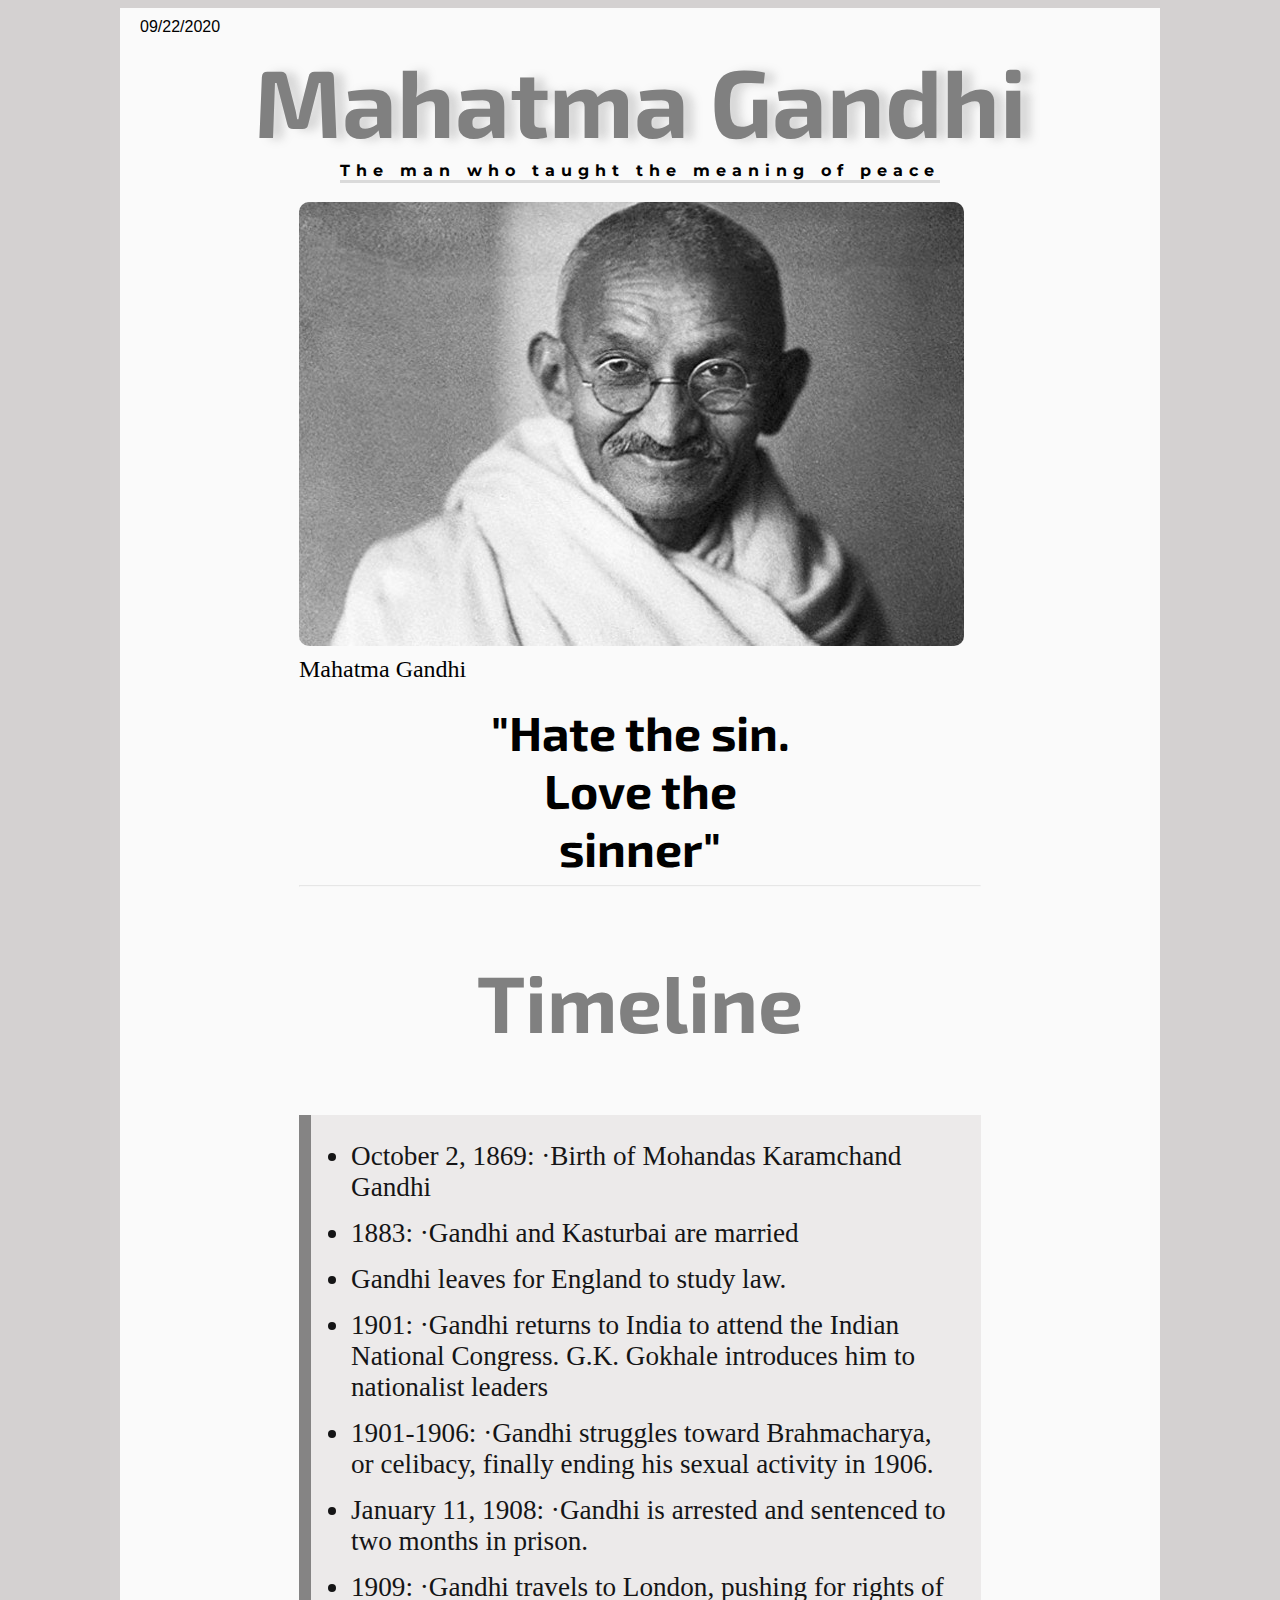
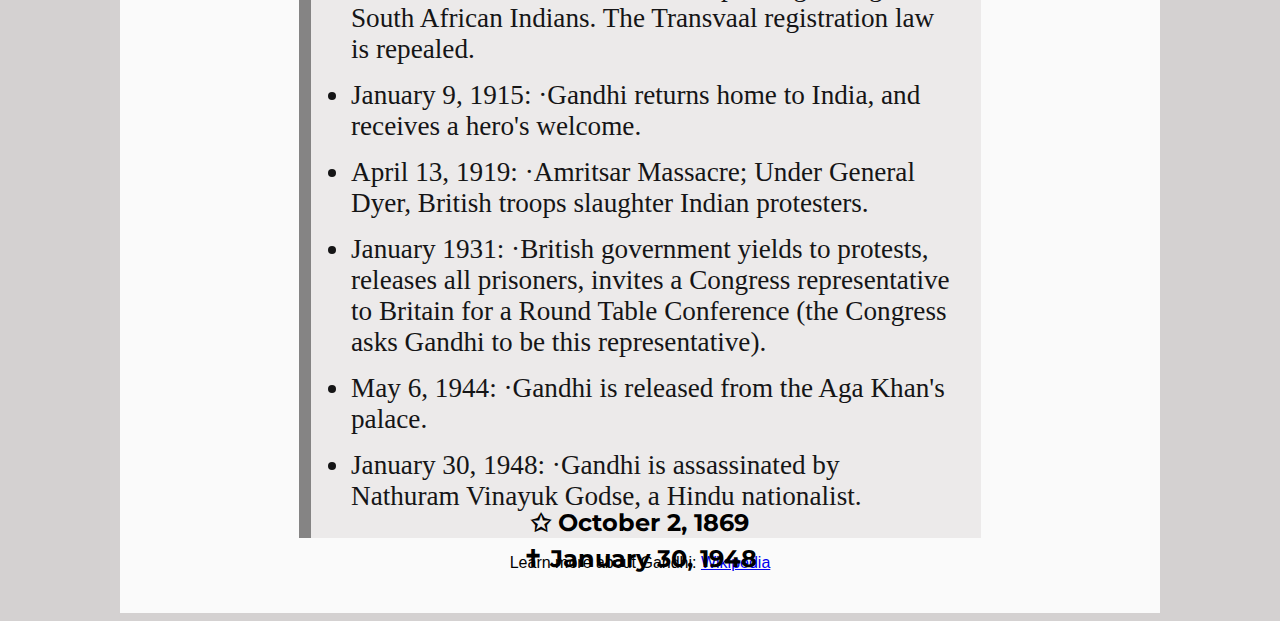
==== public/index.html @ 3315ffc0 "adding main files" ====
<!DOCTYPE html>
<html lang="en">
  <head>
    <title>Tribute Page</title>
    <meta charset="UTF-8" />
    <meta name="description" content="Tribute Page from free-code-camp" />
    <meta http-equiv="X-UA-Compatible" content="ie=edge" />
    <meta name="viewport" content="width=device-width,initial-scale=1.0" />
    <link rel="stylesheet" href="/src/style/style.css" />
    <script defer src="/src/script.js"></script>
    <link
      href="https://fonts.googleapis.com/css2?family=Exo+2:ital,wght@0,700;1,400&family=Montserrat&display=swap"
      rel="stylesheet"
    />
  </head>
  <body>
    <div id="main">
      <p id="date">09/22/2020</p>
      <h1 id="title">Mahatma Gandhi</h1>
      <h4 id="subtitle">The man who taught the meaning of peace</h4>
      <div id="img-div">
        <img src="/src/images/mahatmanMain.jpg" alt="gandhi" id="image" />
        <figcaption id="img-caption">Mahatma Gandhi</figcaption>
        <h1 id="phrase">
          <span>"</span>Hate the sin. Love the sinner<span>"</span>
        </h1>
        <hr />
        <h2 id="tribute-info">Timeline</h2>

        <section id="info">
          <ul>
            <li>October 2, 1869: ·Birth of Mohandas Karamchand Gandhi</li>

            <li>1883: ·Gandhi and Kasturbai are married</li>

            <li>Gandhi leaves for England to study law.</li>

            <li>
              1901: ·Gandhi returns to India to attend the Indian National
              Congress. G.K. Gokhale introduces him to nationalist leaders
            </li>

            <li>
              1901-1906: ·Gandhi struggles toward Brahmacharya, or celibacy,
              finally ending his sexual activity in 1906.
            </li>

            <li>
              January 11, 1908: ·Gandhi is arrested and sentenced to two months
              in prison.
            </li>

            <li>
              1909: ·Gandhi travels to London, pushing for rights of South
              African Indians. The Transvaal registration law is repealed.
            </li>

            <li>
              January 9, 1915: ·Gandhi returns home to India, and receives a
              hero's welcome.
            </li>

            <li>
              April 13, 1919: ·Amritsar Massacre; Under General Dyer, British
              troops slaughter Indian protesters.
            </li>

            <li>
              January 1931: ·British government yields to protests, releases all
              prisoners, invites a Congress representative to Britain for a
              Round Table Conference (the Congress asks Gandhi to be this
              representative).
            </li>

            <li>
              May 6, 1944: ·Gandhi is released from the Aga Khan's palace.
            </li>

            <li>
              January 30, 1948: ·Gandhi is assassinated by Nathuram Vinayuk
              Godse, a Hindu nationalist.
            </li>
          </ul>
        </section>
        <p id="tribute-link-text">
          Learn more about Gandhi:
          <a
            href="https://en.wikipedia.org/wiki/Mahatma_Gandhi"
            target="_blank"
            id="tribute-link"
            >Wikipedia</a
          >
        </p>

        <img
          onclick="toTop()"
          id="imageBg"
          src="/src/images/mahatmaBottom.jpg"
          alt=""
        />

        <div id="info-death">
          <h2 id="born">&#10025; October 2, 1869</h2>
          <h2 id="death">&#10013; January 30, 1948</h2>
        </div>
      </div>
    </div>
  </body>
</html>
---- src/style/style.css ----
:root{
  --mainColor:grey;
  --mainShadow: text-shadow: 10px 1px 10px rgba(128, 128, 128, 0.294);
}

body{
 background-color: #d4d1d1;
}

#main{
   background-color: rgb(255, 255, 255);
   max-width: 1000px;
   height: auto;
   margin: auto;
   display: flex;
   flex-direction: column;
   justify-content: center;
   align-items: center;
   padding:  20px ;
   background: #fafafa;
}

#date{
  align-self: flex-start;
  margin-top: -10px;
  font-family:Arial, Helvetica, sans-serif;
  position: relative;
}

#title{
 font-size:6em;
 margin-top:-10px;
 font-family:'Exo 2', sans-serif;
 color:grey;
 text-shadow: 10px 1px 10px rgba(128, 128, 128, 0.294);
 animation:popUpTitle 2s linear;
}

#subtitle{
  margin-top:-60px;
  font-family: 'Montserrat', sans-serif;
  letter-spacing: 6px;
  position: relative;
}

#image{
 max-width: 100%;
 height: auto;
 display: block;
 border-radius: 10px;
 animation: popUpImg 1s linear;
}

hr{
  opacity: .2;
}

#subtitle::before{
  content:"";
  display: block;
  background-color:rgb(218, 218, 218);
  position: absolute;
  bottom: -3px;
  height: 3px;
  width: 100%;
  animation: increaseBar 2s linear;
}

#img-caption{
 width:97%;
  text-align: left;
  margin-bottom: 20px;
  margin-top: 10px;
  font-size:1.5em;
  transition: background-color .3s linear;
}

#img-caption:hover{
 background-color: #d4d1d1;
 transition: .3s linear;
}

#phrase{
  font-size:3em;
 font-family:'Exo 2';
 width: 300px;
 text-align: center;
 margin: auto;
 position: relative;
}

#tribute-info{
   font-size:5em;
   font-family:'Exo 2', sans-serif;
   color:var(--mainColor);
   text-shadow: var(--mainShadow);
   text-align: center;
}

#info{
 max-width: 640px;
 background-color:rgb(236, 234, 234);
 border-left:12px solid rgb(133, 132, 132);
 padding: 10px 30px 10px 0px;
}

#info li{
  color:rgb(21, 21, 22);
  margin:15px 0;
  font-size:1.7em;
}

#tribute-link-text{
  font-family:sans-serif;
  text-align: center;
}

#tribute-link:visited{
  color:black;
}
#tribute-link:active{
 color:black;
}

#info-death{
 display: flex;
 flex-direction: column;
 justify-content: center;
 align-items: center;
 margin-top:-100px;
 font-family:"Montserrat"
}
#born{
 margin-bottom:-13px;
}


#imageBg{
 max-width: 100%;
  height: auto;
  display: none;
  position: relative;
  opacity: 1;
  border-radius: 50%;
  margin:100px auto;
  box-shadow: 1px 1px 50px rgb(82, 79, 79);
}

.imgBgAppear{
  animation: popUpBgImage 2s linear;
}

@keyframes popUpTitle{
 from{
  opacity: 0;
 }
 50%{
  opacity: 1;
 }
 70%{
  opacity: 0.3;
 }
 to{
  opacity: 1;
 }
}


@keyframes increaseBar{
 from{
   width: 0%;
 }
 to{
   width: 100%;
 }
}

@keyframes popUpBar{
 from{
  opacity: 0;
 }
 to{
  opacity: 1;
 }
}

@keyframes popUpImg{
 from{
  transform: skew(10deg);
 }
 to{
  transform: skew(0deg);
 }
}

@keyframes popUpBgImage{
 from{
  opacity: 0;
 }
}
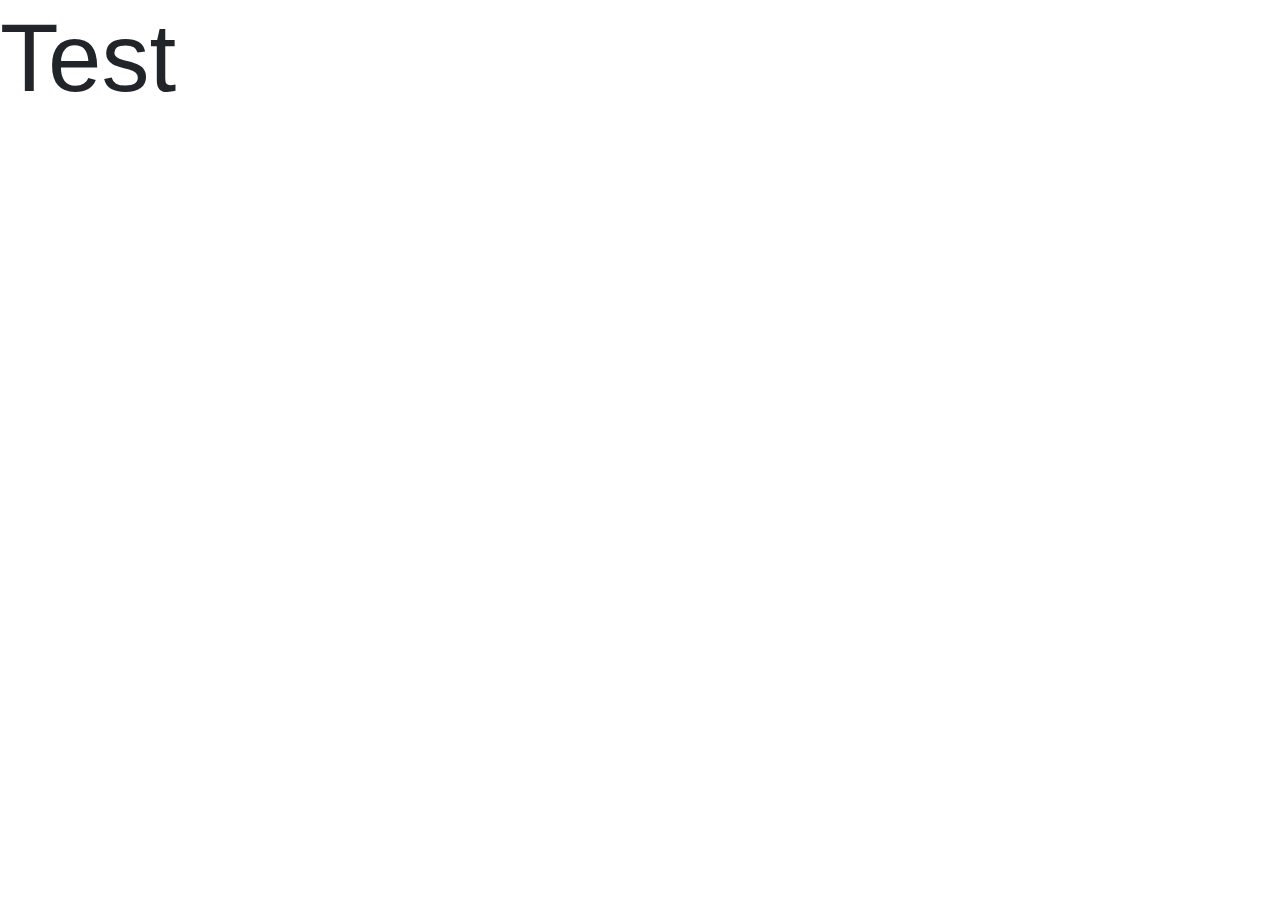
==== commit 10c09d16: "first commit: adding the main content and organizing the files" ====
--- a/public/index.html
+++ b/public/index.html
@@ -1,109 +1,27 @@
 <!DOCTYPE html>
-<html lang="en">
-  <head>
-    <title>Tribute Page</title>
-    <meta charset="UTF-8" />
-    <meta name="description" content="Tribute Page from free-code-camp" />
-    <meta http-equiv="X-UA-Compatible" content="ie=edge" />
-    <meta name="viewport" content="width=device-width,initial-scale=1.0" />
-    <link rel="stylesheet" href="/src/style/style.css" />
-    <script defer src="/src/script.js"></script>
-    <link
-      href="https://fonts.googleapis.com/css2?family=Exo+2:ital,wght@0,700;1,400&family=Montserrat&display=swap"
-      rel="stylesheet"
+<html lang='en'>
+<head>
+    <title>Survey</title>
+    <meta charset="UTF-8"
     />
-  </head>
+    <meta name='viewport' content="width=device-width,initial-scale=1.0"
+    /> 
+    <meta name='keywords' content="survey,programming,test,free-code-camp"
+    />
+    <meta name='description' content="A survey  according to free-code-camp projects for learning the techs."
+    />
+    <meta http-equiv="X-UA-Compatible" content="ie=edge"
+    />
+    
+    <link rel='stylesheet' href='/src/style/style.css'/>
+    <link rel='stylesheet' href='/src/bootstrap/bootstrap.min.css'/>
+
+    <script src="/src/bootstrap/jquery-3.5.1.min.js"></script>
+    <script src="/src/bootstrap/bootstrap.min.js"></script>
+    <script src="/src/script.js"></script>
+</head>
   <body>
-    <div id="main">
-      <p id="date">09/22/2020</p>
-      <h1 id="title">Mahatma Gandhi</h1>
-      <h4 id="subtitle">The man who taught the meaning of peace</h4>
-      <div id="img-div">
-        <img src="/src/images/mahatmanMain.jpg" alt="gandhi" id="image" />
-        <figcaption id="img-caption">Mahatma Gandhi</figcaption>
-        <h1 id="phrase">
-          <span>"</span>Hate the sin. Love the sinner<span>"</span>
-        </h1>
-        <hr />
-        <h2 id="tribute-info">Timeline</h2>
+     <h1 class='display-1'>Test</h1>
 
-        <section id="info">
-          <ul>
-            <li>October 2, 1869: ·Birth of Mohandas Karamchand Gandhi</li>
-
-            <li>1883: ·Gandhi and Kasturbai are married</li>
-
-            <li>Gandhi leaves for England to study law.</li>
-
-            <li>
-              1901: ·Gandhi returns to India to attend the Indian National
-              Congress. G.K. Gokhale introduces him to nationalist leaders
-            </li>
-
-            <li>
-              1901-1906: ·Gandhi struggles toward Brahmacharya, or celibacy,
-              finally ending his sexual activity in 1906.
-            </li>
-
-            <li>
-              January 11, 1908: ·Gandhi is arrested and sentenced to two months
-              in prison.
-            </li>
-
-            <li>
-              1909: ·Gandhi travels to London, pushing for rights of South
-              African Indians. The Transvaal registration law is repealed.
-            </li>
-
-            <li>
-              January 9, 1915: ·Gandhi returns home to India, and receives a
-              hero's welcome.
-            </li>
-
-            <li>
-              April 13, 1919: ·Amritsar Massacre; Under General Dyer, British
-              troops slaughter Indian protesters.
-            </li>
-
-            <li>
-              January 1931: ·British government yields to protests, releases all
-              prisoners, invites a Congress representative to Britain for a
-              Round Table Conference (the Congress asks Gandhi to be this
-              representative).
-            </li>
-
-            <li>
-              May 6, 1944: ·Gandhi is released from the Aga Khan's palace.
-            </li>
-
-            <li>
-              January 30, 1948: ·Gandhi is assassinated by Nathuram Vinayuk
-              Godse, a Hindu nationalist.
-            </li>
-          </ul>
-        </section>
-        <p id="tribute-link-text">
-          Learn more about Gandhi:
-          <a
-            href="https://en.wikipedia.org/wiki/Mahatma_Gandhi"
-            target="_blank"
-            id="tribute-link"
-            >Wikipedia</a
-          >
-        </p>
-
-        <img
-          onclick="toTop()"
-          id="imageBg"
-          src="/src/images/mahatmaBottom.jpg"
-          alt=""
-        />
-
-        <div id="info-death">
-          <h2 id="born">&#10025; October 2, 1869</h2>
-          <h2 id="death">&#10013; January 30, 1948</h2>
-        </div>
-      </div>
-    </div>
   </body>
-</html>
+</html>--- a/src/style/style.css
+++ b/src/style/style.css
@@ -1,201 +1,3 @@
-
-:root{
-  --mainColor:grey;
-  --mainShadow: text-shadow: 10px 1px 10px rgba(128, 128, 128, 0.294);
-}
-
-body{
- background-color: #d4d1d1;
-}
-
-#main{
-   background-color: rgb(255, 255, 255);
-   max-width: 1000px;
-   height: auto;
-   margin: auto;
-   display: flex;
-   flex-direction: column;
-   justify-content: center;
-   align-items: center;
-   padding:  20px ;
-   background: #fafafa;
-}
-
-#date{
-  align-self: flex-start;
-  margin-top: -10px;
-  font-family:Arial, Helvetica, sans-serif;
-  position: relative;
-}
-
-#title{
- font-size:6em;
- margin-top:-10px;
- font-family:'Exo 2', sans-serif;
- color:grey;
- text-shadow: 10px 1px 10px rgba(128, 128, 128, 0.294);
- animation:popUpTitle 2s linear;
-}
-
-#subtitle{
-  margin-top:-60px;
-  font-family: 'Montserrat', sans-serif;
-  letter-spacing: 6px;
-  position: relative;
-}
-
-#image{
- max-width: 100%;
- height: auto;
- display: block;
- border-radius: 10px;
- animation: popUpImg 1s linear;
-}
-
-hr{
-  opacity: .2;
-}
-
-#subtitle::before{
-  content:"";
-  display: block;
-  background-color:rgb(218, 218, 218);
-  position: absolute;
-  bottom: -3px;
-  height: 3px;
-  width: 100%;
-  animation: increaseBar 2s linear;
-}
-
-#img-caption{
- width:97%;
-  text-align: left;
-  margin-bottom: 20px;
-  margin-top: 10px;
-  font-size:1.5em;
-  transition: background-color .3s linear;
-}
-
-#img-caption:hover{
- background-color: #d4d1d1;
- transition: .3s linear;
-}
-
-#phrase{
-  font-size:3em;
- font-family:'Exo 2';
- width: 300px;
- text-align: center;
- margin: auto;
- position: relative;
-}
-
-#tribute-info{
-   font-size:5em;
-   font-family:'Exo 2', sans-serif;
-   color:var(--mainColor);
-   text-shadow: var(--mainShadow);
-   text-align: center;
-}
-
-#info{
- max-width: 640px;
- background-color:rgb(236, 234, 234);
- border-left:12px solid rgb(133, 132, 132);
- padding: 10px 30px 10px 0px;
-}
-
-#info li{
-  color:rgb(21, 21, 22);
-  margin:15px 0;
-  font-size:1.7em;
-}
-
-#tribute-link-text{
-  font-family:sans-serif;
-  text-align: center;
-}
-
-#tribute-link:visited{
-  color:black;
-}
-#tribute-link:active{
- color:black;
-}
-
-#info-death{
- display: flex;
- flex-direction: column;
- justify-content: center;
- align-items: center;
- margin-top:-100px;
- font-family:"Montserrat"
-}
-#born{
- margin-bottom:-13px;
-}
 
 
-#imageBg{
- max-width: 100%;
-  height: auto;
-  display: none;
-  position: relative;
-  opacity: 1;
-  border-radius: 50%;
-  margin:100px auto;
-  box-shadow: 1px 1px 50px rgb(82, 79, 79);
-}
-
-.imgBgAppear{
-  animation: popUpBgImage 2s linear;
-}
-
-@keyframes popUpTitle{
- from{
-  opacity: 0;
- }
- 50%{
-  opacity: 1;
- }
- 70%{
-  opacity: 0.3;
- }
- to{
-  opacity: 1;
- }
-}
-
-
-@keyframes increaseBar{
- from{
-   width: 0%;
- }
- to{
-   width: 100%;
- }
-}
-
-@keyframes popUpBar{
- from{
-  opacity: 0;
- }
- to{
-  opacity: 1;
- }
-}
-
-@keyframes popUpImg{
- from{
-  transform: skew(10deg);
- }
- to{
-  transform: skew(0deg);
- }
-}
-
-@keyframes popUpBgImage{
- from{
-  opacity: 0;
- }
-}+/*# sourceMappingURL=style.css.map */
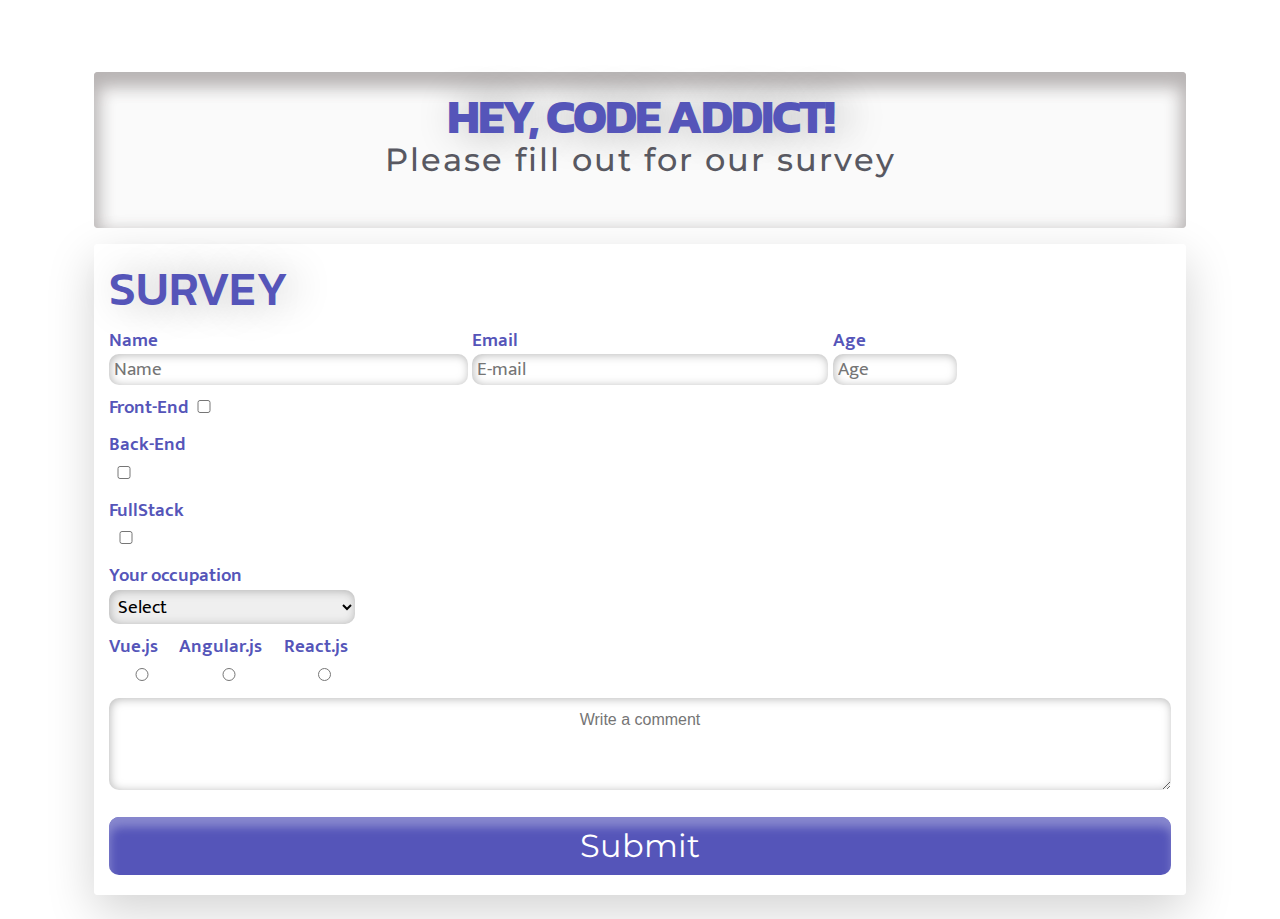
==== commit 630c41a6: "almost finishing the content" ====
--- a/public/index.html
+++ b/public/index.html
@@ -1,27 +1,149 @@
 <!DOCTYPE html>
-<html lang='en'>
-<head>
+<html lang="en">
+  <head>
     <title>Survey</title>
-    <meta charset="UTF-8"
+    <meta charset="UTF-8" />
+    <meta name="viewport" content="width=device-width,initial-scale=1.0" />
+    <meta name="keywords" content="survey,programming,test,free-code-camp" />
+    <meta
+      name="description"
+      content="A survey  according to free-code-camp projects for learning the techs."
     />
-    <meta name='viewport' content="width=device-width,initial-scale=1.0"
-    /> 
-    <meta name='keywords' content="survey,programming,test,free-code-camp"
+    <meta http-equiv="X-UA-Compatible" content="ie=edge" />
+
+    <link
+      href="https://fonts.googleapis.com/css2?family=Kanit:wght@800&family=Montserrat:ital,wght@0,600;1,900&family=Mukta:wght@500&display=swap"
+      rel="stylesheet"
     />
-    <meta name='description' content="A survey  according to free-code-camp projects for learning the techs."
+    <link
+      rel="stylesheet"
+      href="https://use.fontawesome.com/releases/v5.14.0/css/all.css"
+      integrity="sha384-HzLeBuhoNPvSl5KYnjx0BT+WB0QEEqLprO+NBkkk5gbc67FTaL7XIGa2w1L0Xbgc"
+      crossorigin="anonymous"
     />
-    <meta http-equiv="X-UA-Compatible" content="ie=edge"
-    />
-    
-    <link rel='stylesheet' href='/src/style/style.css'/>
-    <link rel='stylesheet' href='/src/bootstrap/bootstrap.min.css'/>
+    <link rel="stylesheet" href="/src/bootstrap/bootstrap.min.css" />
+    <link rel="stylesheet" href="/src/style/style.css" />
 
     <script src="/src/bootstrap/jquery-3.5.1.min.js"></script>
     <script src="/src/bootstrap/bootstrap.min.js"></script>
     <script src="/src/script.js"></script>
-</head>
+  </head>
   <body>
-     <h1 class='display-1'>Test</h1>
+    <div class="container-sm p-4 mt-5">
+      <header class="header p-4 rounded">
+        <h1 id="title" class="title text-center font-weight-bold">
+          Hey, code addict!
+        </h1>
+        <h2 id="description" class="subtitle text-center">
+          Please fill out for our survey
+        </h2>
+        <i class="code-icon fas fa-laptop-code"></i>
+      </header>
 
+      <div class="survey-body container-sm rounded shadow-lg mt-3 pt-3">
+       <form id="survey-form" onsubmit="verifyEmail()">
+        <h1 class='titleForm'>Survey</h1> 
+          <label id="name-label" for="name"
+            >Name
+            <input
+              type="text"
+              class=""
+              name=""
+              id="name"
+              placeholder="Name"
+              required
+          /></label>
+          <label id="email-label" for="email"
+            >Email
+            <input
+              type="email"
+              name=""
+              id="email"
+              placeholder="E-mail"
+              required
+          /></label>
+          <label id="number-label" for="number"
+            >Age
+            <input
+              type="number"
+              name=""
+              id="number"
+              max="99"
+              min="0"
+              placeholder="Age"
+          /></label>
+          <div class="checkBoxArea">
+            <label for="frontEnd">
+              Front-End
+              <input type="checkbox" name="" id="frontEnd" value="e" />
+            </label>
+            <label for="backEnd">
+              Back-End
+              <input type="checkbox" name="" id="backEnd" value="e" />
+            </label>
+            <label for="fullStack">
+              FullStack
+              <input type="checkbox" name="" id="fullStack" value="e" />
+            </label>
+          </div>
+          <label for="dropdown">
+            Your occupation
+            <select name="" id="dropdown" required>
+              <option value="">Select</option>
+              <option value="1">Student</option>
+              <option value="2">Senior Job</option>
+              <option value="3">Novice Job</option>
+              <option value="3">Master</option>
+            </select>
+          </label>
+
+          <div class="radioArea">
+            <label for="">
+              Vue.js
+              <input
+                type="radio"
+                name="x"
+                id=""
+                value="1"
+                style="box-shadow: none"
+              />
+            </label>
+            <label for="">
+              Angular.js
+              <input
+                type="radio"
+                name="x"
+                id=""
+                value="1"
+                style="box-shadow: none"
+              />
+            </label>
+            <label for="">
+              React.js
+              <input
+                type="radio"
+                name="x"
+                id=""
+                value="1"
+                style="box-shadow: none"
+              />
+            </label>
+          </div>
+
+          <textarea
+            name=""
+            id=""
+            cols="30"
+            rows="3"
+            minlength="10"
+            placeholder="Write a comment"
+          ></textarea>
+          <button type="submit" id="submit">
+            <i class="far fa-share-square"></i>
+            Submit
+          </button>
+        </form>
+      </div>
+    </div>
   </body>
-</html>+</html>
--- a/src/style/style.css
+++ b/src/style/style.css
@@ -1,3 +1,141 @@
+body {
+  background: url("/src/images/screenshot.png") fixed center no-repeat;
+}
 
+.container-sm {
+  background-color: transparent;
+}
 
-/*# sourceMappingURL=style.css.map */
+.container-sm .header {
+  background: #fafafa;
+  margin: auto;
+  -webkit-box-shadow: inset -1px 10px 20px #b8b4b4, inset 1px 10px 20px #b8b4b4;
+          box-shadow: inset -1px 10px 20px #b8b4b4, inset 1px 10px 20px #b8b4b4;
+  display: -webkit-box;
+  display: -ms-flexbox;
+  display: flex;
+  -webkit-box-orient: vertical;
+  -webkit-box-direction: normal;
+      -ms-flex-direction: column;
+          flex-direction: column;
+  -webkit-box-pack: center;
+      -ms-flex-pack: center;
+          justify-content: center;
+  -webkit-box-align: center;
+      -ms-flex-align: center;
+          align-items: center;
+}
+
+.container-sm .header .title {
+  line-height: 40px;
+  letter-spacing: -2px;
+  font-size: 3em;
+  color: #5555b9;
+  font-family: "Kanit", sans serif;
+  text-shadow: 10px 0px 40px rgba(0, 0, 0, 0.329);
+  text-transform: uppercase;
+}
+
+.container-sm .header .subtitle {
+  letter-spacing: 2px;
+  line-height: 1em;
+  font-size: 2em;
+  color: #585861;
+  font-family: "Montserrat", sans serif;
+}
+
+.container-sm .header .code-icon {
+  text-align: center;
+  margin: auto;
+  color: #5555b9;
+  font-size: 2em;
+  margin-top: 20px;
+}
+
+.container-sm .survey-body {
+  background-color: rgba(255, 255, 255, 0.863);
+}
+
+.container-sm form .titleForm {
+  font-size: 3em;
+  color: #5555b9;
+  font-family: "Kanit", sans serif;
+  text-shadow: 10px 0px 40px rgba(0, 0, 0, 0.329);
+  text-transform: uppercase;
+}
+
+.container-sm form input, .container-sm form select, .container-sm form textarea {
+  border-radius: 10px;
+  padding-left: 5px;
+  border: 0;
+  outline: #5555b9;
+  width: 100%;
+  -webkit-box-shadow: inset 1px 1px 10px rgba(128, 128, 128, 0.555);
+          box-shadow: inset 1px 1px 10px rgba(128, 128, 128, 0.555);
+}
+
+.container-sm form label {
+  font-size: 1.2em;
+  font-family: "Mukta", sans serif;
+}
+
+.container-sm form textarea {
+  padding: 10px;
+  text-align: center;
+}
+
+.container-sm form label {
+  color: #5555b9;
+  font-weight: 600;
+}
+
+.container-sm form button[type=submit] {
+  width: 100%;
+  border: none;
+  outline: none;
+  padding: 5px;
+  margin-top: 20px;
+  margin-bottom: 20px;
+  font-size: 2em;
+  color: #585861;
+  font-family: "Montserrat", sans serif;
+  background-color: #5555b9;
+  -webkit-box-shadow: inset 1px 10px 10px #8888ce;
+          box-shadow: inset 1px 10px 10px #8888ce;
+  color: white;
+  border-radius: 10px;
+}
+
+.container-sm form button[type=submit] i {
+  font-size: 20px;
+  vertical-align: middle;
+}
+
+.container-sm form .checkBoxArea {
+  width: 110px;
+}
+
+.container-sm form .checkBoxArea input[type=checkbox] {
+  width: 30px;
+  -webkit-box-shadow: none;
+          box-shadow: none;
+}
+
+.container-sm form .checkBoxArea #backEnd {
+  margin-left: -0px;
+}
+
+.container-sm form .checkBoxArea #frontEnd {
+  margin-left: -4px;
+}
+
+.container-sm form .checkBoxArea #fullStack {
+  margin-left: 2px;
+}
+
+@media only screen and (min-width: 800px) {
+  body {
+    background: transparent;
+  }
+}
+/*# sourceMappingURL=style.css.map */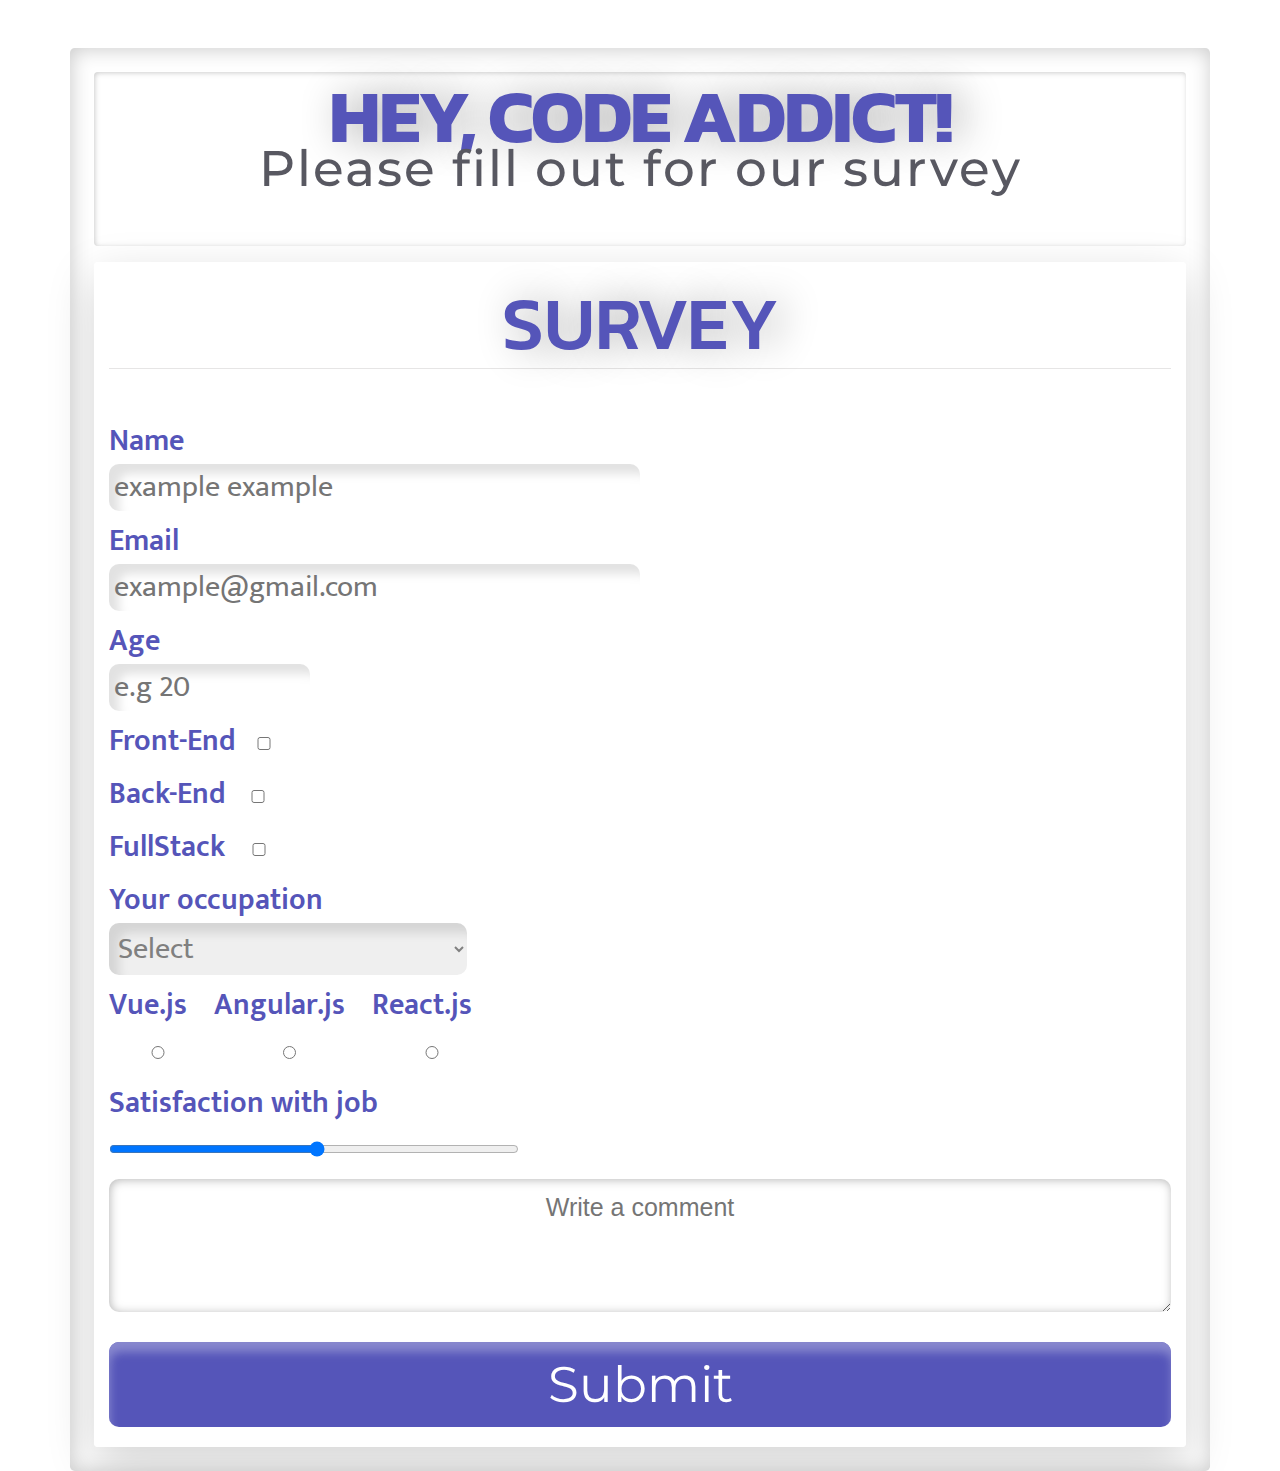
==== commit 2e254633: "adding media queries" ====
--- a/public/index.html
+++ b/public/index.html
@@ -29,7 +29,7 @@
     <script src="/src/script.js"></script>
   </head>
   <body>
-    <div class="container-sm p-4 mt-5">
+    <div class="container-sm p-4 mt-5 rounded-lg">
       <header class="header p-4 rounded">
         <h1 id="title" class="title text-center font-weight-bold">
           Hey, code addict!
@@ -41,37 +41,39 @@
       </header>
 
       <div class="survey-body container-sm rounded shadow-lg mt-3 pt-3">
-       <form id="survey-form" onsubmit="verifyEmail()">
+       <form action='./salute.html' id="survey-form">
         <h1 class='titleForm'>Survey</h1> 
-          <label id="name-label" for="name"
-            >Name
-            <input
-              type="text"
-              class=""
-              name=""
-              id="name"
-              placeholder="Name"
-              required
-          /></label>
-          <label id="email-label" for="email"
-            >Email
-            <input
-              type="email"
-              name=""
-              id="email"
-              placeholder="E-mail"
-              required
-          /></label>
-          <label id="number-label" for="number"
-            >Age
-            <input
-              type="number"
-              name=""
-              id="number"
-              max="99"
-              min="0"
-              placeholder="Age"
-          /></label>
+        <div class="mainInfoBox">
+        <label id="name-label" for="name"
+          >Name
+          <input
+            type="text"
+            class=""
+            name=""
+            id="name"
+            placeholder="example example"
+            required
+        /></label>
+        <label id="email-label" for="email"
+          >Email
+          <input
+            type="email"
+            name=""
+            id="email"
+            placeholder="example@gmail.com"
+            required
+        /></label>
+        <label id="number-label" for="number"
+          >Age
+          <input
+            type="number"
+            name=""
+            id="number"
+            max="100"
+            min="0"
+            placeholder="e.g 20"
+        /></label>
+        </div>
           <div class="checkBoxArea">
             <label for="frontEnd">
               Front-End
@@ -91,8 +93,8 @@
             <select name="" id="dropdown" required>
               <option value="">Select</option>
               <option value="1">Student</option>
-              <option value="2">Senior Job</option>
-              <option value="3">Novice Job</option>
+              <option value="3">Beginner</option>
+              <option value="2">Senior</option>
               <option value="3">Master</option>
             </select>
           </label>
@@ -129,7 +131,16 @@
               />
             </label>
           </div>
-
+          <div class="testimonialJob">
+            <label for="satisfaction">
+           Satisfaction with job
+           <input type="range" name="" id="satisfaction"
+           value="50" required style='box-shadow: none;'>
+         
+          </label>
+          </div>
+         
+        
           <textarea
             name=""
             id=""
--- a/src/style/style.css
+++ b/src/style/style.css
@@ -64,7 +64,9 @@
   text-transform: uppercase;
 }
 
-.container-sm form input, .container-sm form select, .container-sm form textarea {
+.container-sm form input,
+.container-sm form select,
+.container-sm form textarea {
   border-radius: 10px;
   padding-left: 5px;
   border: 0;
@@ -87,9 +89,10 @@
 .container-sm form label {
   color: #5555b9;
   font-weight: 600;
+  cursor: pointer;
 }
 
-.container-sm form button[type=submit] {
+.container-sm form button[type="submit"] {
   width: 100%;
   border: none;
   outline: none;
@@ -106,7 +109,7 @@
   border-radius: 10px;
 }
 
-.container-sm form button[type=submit] i {
+.container-sm form button[type="submit"] i {
   font-size: 20px;
   vertical-align: middle;
 }
@@ -115,7 +118,7 @@
   width: 110px;
 }
 
-.container-sm form .checkBoxArea input[type=checkbox] {
+.container-sm form .checkBoxArea input[type="checkbox"] {
   width: 30px;
   -webkit-box-shadow: none;
           box-shadow: none;
@@ -136,6 +139,59 @@
 @media only screen and (min-width: 800px) {
   body {
     background: transparent;
+    font-size: 25px;
+  }
+  .container-sm {
+    -webkit-box-shadow: inset 1px 1px 20px rgba(128, 128, 128, 0.424);
+            box-shadow: inset 1px 1px 20px rgba(128, 128, 128, 0.424);
+  }
+  .container-sm .header {
+    -webkit-box-shadow: inset 1px 1px 5px rgba(128, 128, 128, 0.404);
+            box-shadow: inset 1px 1px 5px rgba(128, 128, 128, 0.404);
+    background: white;
+  }
+  .container-sm .survey-body {
+    display: -webkit-box;
+    display: -ms-flexbox;
+    display: flex;
+    -webkit-box-pack: center;
+        -ms-flex-pack: center;
+            justify-content: center;
+    -webkit-box-align: center;
+        -ms-flex-align: center;
+            align-items: center;
+  }
+  .container-sm .survey-body form .titleForm {
+    text-align: center;
+    margin-bottom: 50px;
+    border-bottom: 1px solid rgba(214, 212, 212, 0.616);
+  }
+  .container-sm .survey-body form .mainInfoBox {
+    width: 50%;
+  }
+  .container-sm .survey-body form .checkBoxArea {
+    width: 20%;
+  }
+  .container-sm .survey-body form .checkBoxArea input {
+    width: 50px;
+  }
+  .container-sm .survey-body form input, .container-sm .survey-body form select {
+    color: grey;
+    border-radius: 10px;
+    padding-left: 5px;
+    border: 0;
+    outline: #5555b9;
+    width: 100%;
+    -webkit-box-shadow: inset 10px 10px 10px rgba(128, 128, 128, 0.226);
+            box-shadow: inset 10px 10px 10px rgba(128, 128, 128, 0.226);
   }
 }
+
+#thanks {
+  font-size: 3em;
+  color: #5555b9;
+  font-family: "Kanit", sans serif;
+  text-shadow: 10px 0px 40px rgba(0, 0, 0, 0.329);
+  text-transform: uppercase;
+}
 /*# sourceMappingURL=style.css.map */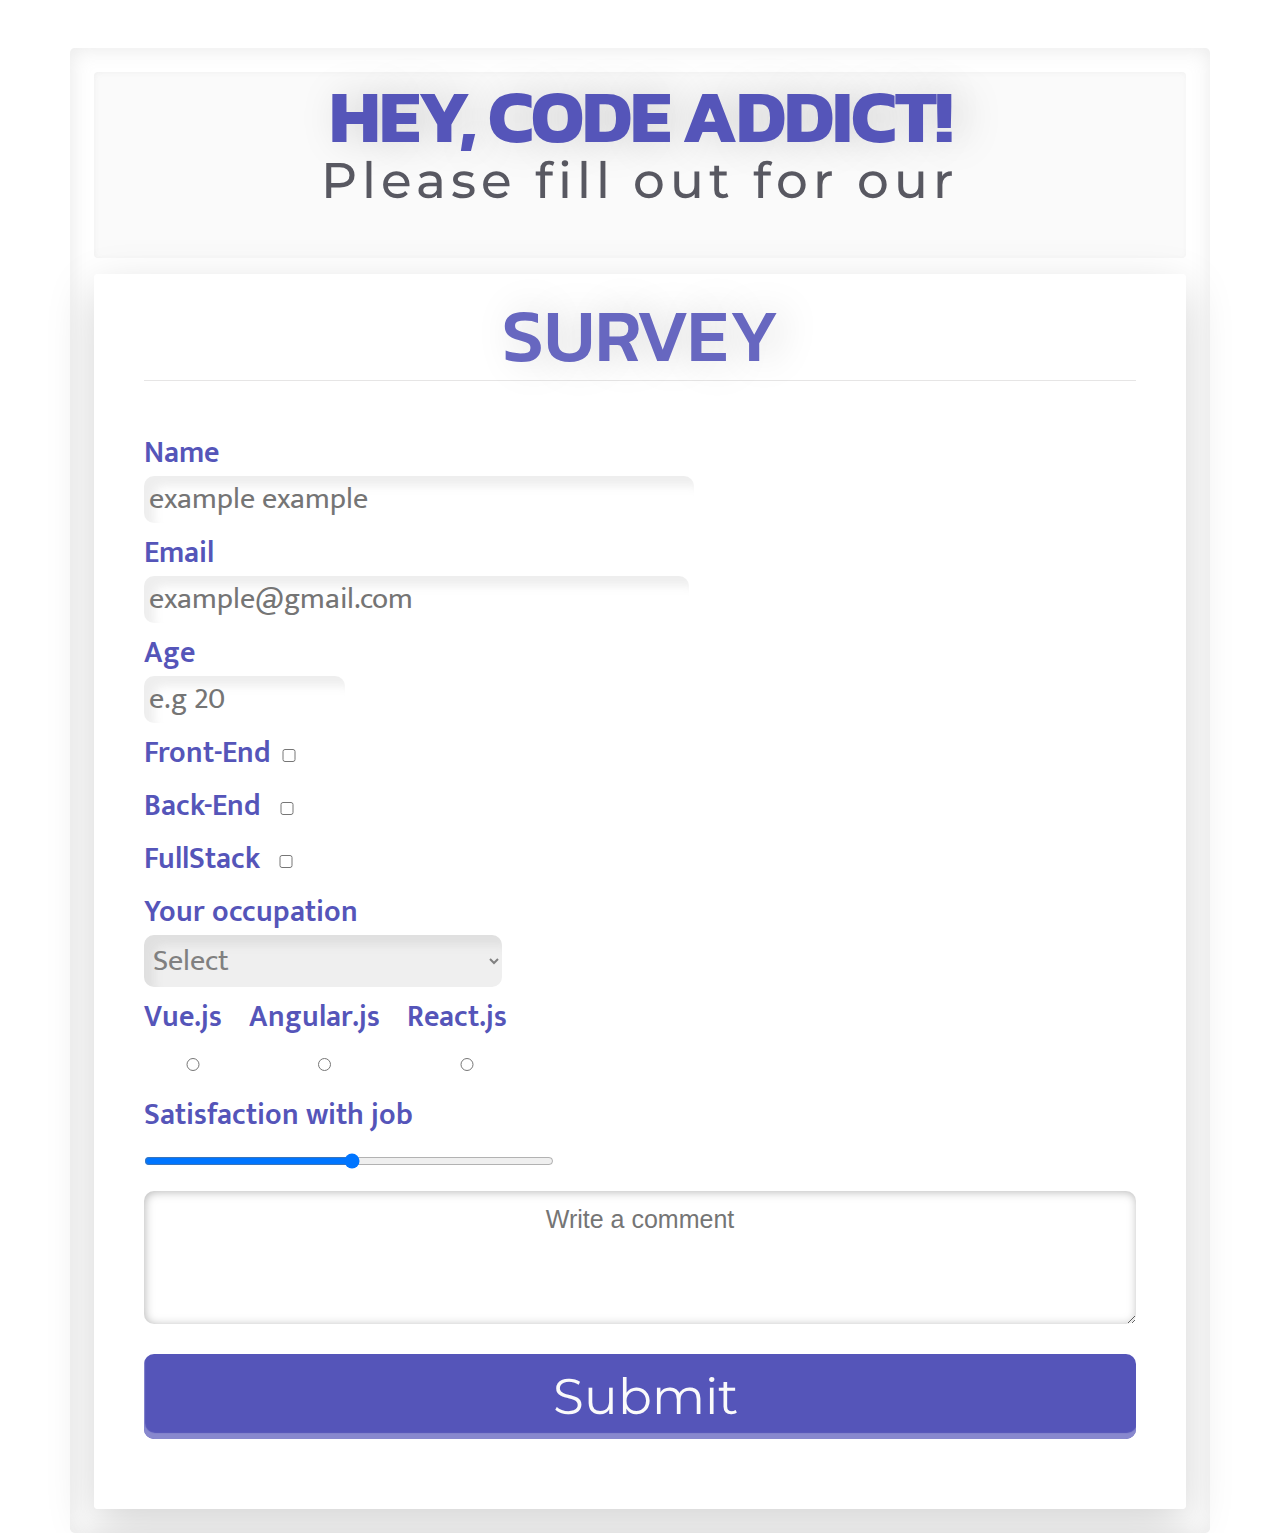
==== commit 8d0e2f30: "adding animations and posting the screeshot on readme.md" ====
--- a/public/index.html
+++ b/public/index.html
@@ -28,52 +28,50 @@
     <script src="/src/bootstrap/bootstrap.min.js"></script>
     <script src="/src/script.js"></script>
   </head>
-  <body>
+  <body onload="descEffectAppear()">
     <div class="container-sm p-4 mt-5 rounded-lg">
       <header class="header p-4 rounded">
         <h1 id="title" class="title text-center font-weight-bold">
           Hey, code addict!
         </h1>
-        <h2 id="description" class="subtitle text-center">
-          Please fill out for our survey
-        </h2>
+        <h2 id="description" class="subtitle text-center"></h2>
         <i class="code-icon fas fa-laptop-code"></i>
       </header>
 
       <div class="survey-body container-sm rounded shadow-lg mt-3 pt-3">
-       <form action='./salute.html' id="survey-form">
-        <h1 class='titleForm'>Survey</h1> 
-        <div class="mainInfoBox">
-        <label id="name-label" for="name"
-          >Name
-          <input
-            type="text"
-            class=""
-            name=""
-            id="name"
-            placeholder="example example"
-            required
-        /></label>
-        <label id="email-label" for="email"
-          >Email
-          <input
-            type="email"
-            name=""
-            id="email"
-            placeholder="example@gmail.com"
-            required
-        /></label>
-        <label id="number-label" for="number"
-          >Age
-          <input
-            type="number"
-            name=""
-            id="number"
-            max="100"
-            min="0"
-            placeholder="e.g 20"
-        /></label>
-        </div>
+        <form action="./salute.html" id="survey-form">
+          <h1 class="titleForm">Survey</h1>
+          <div class="mainInfoBox">
+            <label id="name-label" for="name"
+              >Name
+              <input
+                type="text"
+                class=""
+                name=""
+                id="name"
+                placeholder="example example"
+                required
+            /></label>
+            <label id="email-label" for="email"
+              >Email
+              <input
+                type="email"
+                name=""
+                id="email"
+                placeholder="example@gmail.com"
+                required
+            /></label>
+            <label id="number-label" for="number"
+              >Age
+              <input
+                type="number"
+                name=""
+                id="number"
+                max="100"
+                min="0"
+                placeholder="e.g 20"
+            /></label>
+          </div>
           <div class="checkBoxArea">
             <label for="frontEnd">
               Front-End
@@ -133,14 +131,18 @@
           </div>
           <div class="testimonialJob">
             <label for="satisfaction">
-           Satisfaction with job
-           <input type="range" name="" id="satisfaction"
-           value="50" required style='box-shadow: none;'>
-         
-          </label>
+              Satisfaction with job
+              <input
+                type="range"
+                name=""
+                id="satisfaction"
+                value="50"
+                required
+                style="box-shadow: none"
+              />
+            </label>
           </div>
-         
-        
+
           <textarea
             name=""
             id=""
--- a/src/style/style.css
+++ b/src/style/style.css
@@ -1,3 +1,46 @@
+@-webkit-keyframes popUpTitle {
+  from {
+    -webkit-transform: rotateX(100deg);
+            transform: rotateX(100deg);
+  }
+  50% {
+    -webkit-transform: rotateX(0deg);
+            transform: rotateX(0deg);
+  }
+  to {
+    -webkit-transform: rotateX(10deg);
+            transform: rotateX(10deg);
+  }
+}
+
+@keyframes popUpTitle {
+  from {
+    -webkit-transform: rotateX(100deg);
+            transform: rotateX(100deg);
+  }
+  50% {
+    -webkit-transform: rotateX(0deg);
+            transform: rotateX(0deg);
+  }
+  to {
+    -webkit-transform: rotateX(10deg);
+            transform: rotateX(10deg);
+  }
+}
+
+input:focus {
+  -webkit-transform: scale(1.02);
+          transform: scale(1.02);
+}
+
+::-moz-selection {
+  color: #585861;
+}
+
+::selection {
+  color: #585861;
+}
+
 body {
   background: url("/src/images/screenshot.png") fixed center no-repeat;
 }
@@ -9,8 +52,8 @@
 .container-sm .header {
   background: #fafafa;
   margin: auto;
-  -webkit-box-shadow: inset -1px 10px 20px #b8b4b4, inset 1px 10px 20px #b8b4b4;
-          box-shadow: inset -1px 10px 20px #b8b4b4, inset 1px 10px 20px #b8b4b4;
+  -webkit-box-shadow: inset -1px 10px 20px rgba(184, 180, 180, 0.356), inset 1px 10px 20px rgba(184, 180, 180, 0.561);
+          box-shadow: inset -1px 10px 20px rgba(184, 180, 180, 0.356), inset 1px 10px 20px rgba(184, 180, 180, 0.561);
   display: -webkit-box;
   display: -ms-flexbox;
   display: flex;
@@ -29,10 +72,12 @@
 .container-sm .header .title {
   line-height: 40px;
   letter-spacing: -2px;
+  -webkit-animation: popUpTitle 1s linear;
+          animation: popUpTitle 1s linear;
   font-size: 3em;
   color: #5555b9;
   font-family: "Kanit", sans serif;
-  text-shadow: 10px 0px 40px rgba(0, 0, 0, 0.329);
+  text-shadow: 10px 0px 40px rgba(0, 0, 0, 0.178);
   text-transform: uppercase;
 }
 
@@ -56,17 +101,21 @@
   background-color: rgba(255, 255, 255, 0.863);
 }
 
-.container-sm form .titleForm {
+.container-sm .survey-body form .titleForm {
   font-size: 3em;
   color: #5555b9;
   font-family: "Kanit", sans serif;
-  text-shadow: 10px 0px 40px rgba(0, 0, 0, 0.329);
+  text-shadow: 10px 0px 40px rgba(0, 0, 0, 0.178);
   text-transform: uppercase;
 }
 
-.container-sm form input,
-.container-sm form select,
-.container-sm form textarea {
+.container-sm .survey-body form .mainInfoBox {
+  width: 85%;
+}
+
+.container-sm .survey-body form input,
+.container-sm .survey-body form select,
+.container-sm .survey-body form textarea {
   border-radius: 10px;
   padding-left: 5px;
   border: 0;
@@ -76,26 +125,30 @@
           box-shadow: inset 1px 1px 10px rgba(128, 128, 128, 0.555);
 }
 
-.container-sm form label {
+.container-sm .survey-body form label {
   font-size: 1.2em;
   font-family: "Mukta", sans serif;
 }
 
-.container-sm form textarea {
+.container-sm .survey-body form textarea {
   padding: 10px;
   text-align: center;
 }
 
-.container-sm form label {
+.container-sm .survey-body form label {
   color: #5555b9;
   font-weight: 600;
   cursor: pointer;
 }
 
-.container-sm form button[type="submit"] {
+.container-sm .survey-body form button[type="submit"] {
   width: 100%;
   border: none;
   outline: none;
+  -webkit-user-select: none;
+     -moz-user-select: none;
+      -ms-user-select: none;
+          user-select: none;
   padding: 5px;
   margin-top: 20px;
   margin-bottom: 20px;
@@ -103,54 +156,83 @@
   color: #585861;
   font-family: "Montserrat", sans serif;
   background-color: #5555b9;
-  -webkit-box-shadow: inset 1px 10px 10px #8888ce;
-          box-shadow: inset 1px 10px 10px #8888ce;
-  color: white;
+  -webkit-box-shadow: inset 1px -6px 1px #8888ce;
+          box-shadow: inset 1px -6px 1px #8888ce;
+  color: #fafafa;
   border-radius: 10px;
-}
-
-.container-sm form button[type="submit"] i {
-  font-size: 20px;
-  vertical-align: middle;
-}
-
-.container-sm form .checkBoxArea {
+  display: -webkit-box;
+  display: -ms-flexbox;
+  display: flex;
+  -webkit-box-orient: horizontal;
+  -webkit-box-direction: normal;
+      -ms-flex-direction: row;
+          flex-direction: row;
+  -webkit-box-pack: center;
+      -ms-flex-pack: center;
+          justify-content: center;
+  -webkit-box-align: center;
+      -ms-flex-align: center;
+          align-items: center;
+  -webkit-transition: 0.1s linear;
+  transition: 0.1s linear;
+}
+
+.container-sm .survey-body form button[type="submit"]:hover {
+  -webkit-transform: scale(1.01);
+          transform: scale(1.01);
+  -webkit-transition: 0.1s linear;
+  transition: 0.1s linear;
+}
+
+.container-sm .survey-body form button[type="submit"] i {
+  font-size: 24px;
+  margin-right: 10px;
+}
+
+.container-sm .survey-body form .checkBoxArea {
   width: 110px;
 }
 
-.container-sm form .checkBoxArea input[type="checkbox"] {
+.container-sm .survey-body form .checkBoxArea input[type="checkbox"] {
   width: 30px;
   -webkit-box-shadow: none;
           box-shadow: none;
 }
 
-.container-sm form .checkBoxArea #backEnd {
+.container-sm .survey-body form .checkBoxArea #backEnd {
   margin-left: -0px;
 }
 
-.container-sm form .checkBoxArea #frontEnd {
+.container-sm .survey-body form .checkBoxArea #frontEnd {
   margin-left: -4px;
 }
 
-.container-sm form .checkBoxArea #fullStack {
+.container-sm .survey-body form .checkBoxArea #fullStack {
   margin-left: 2px;
 }
 
-@media only screen and (min-width: 800px) {
+@media only screen and (min-width: 760px) {
   body {
     background: transparent;
     font-size: 25px;
   }
   .container-sm {
-    -webkit-box-shadow: inset 1px 1px 20px rgba(128, 128, 128, 0.424);
-            box-shadow: inset 1px 1px 20px rgba(128, 128, 128, 0.424);
+    -webkit-box-shadow: inset 1px 1px 20px rgba(231, 231, 231, 0.897);
+            box-shadow: inset 1px 1px 20px rgba(231, 231, 231, 0.897);
   }
   .container-sm .header {
-    -webkit-box-shadow: inset 1px 1px 5px rgba(128, 128, 128, 0.404);
-            box-shadow: inset 1px 1px 5px rgba(128, 128, 128, 0.404);
-    background: white;
+    -webkit-box-shadow: inset 1px 1px 5px rgba(162, 162, 163, 0.109);
+            box-shadow: inset 1px 1px 5px rgba(162, 162, 163, 0.109);
+    background: #fafafa;
+  }
+  .container-sm .header .title {
+    margin-bottom: 20px;
+  }
+  .container-sm .header .subtitle {
+    letter-spacing: 5px;
   }
   .container-sm .survey-body {
+    padding: 50px;
     display: -webkit-box;
     display: -ms-flexbox;
     display: flex;
@@ -164,26 +246,37 @@
   .container-sm .survey-body form .titleForm {
     text-align: center;
     margin-bottom: 50px;
-    border-bottom: 1px solid rgba(214, 212, 212, 0.616);
+    border-bottom: 1px solid #d6d4d49d;
+    color: #6767c0;
   }
   .container-sm .survey-body form .mainInfoBox {
-    width: 50%;
+    width: 60%;
   }
   .container-sm .survey-body form .checkBoxArea {
-    width: 20%;
+    width: 25%;
   }
   .container-sm .survey-body form .checkBoxArea input {
     width: 50px;
   }
-  .container-sm .survey-body form input, .container-sm .survey-body form select {
+  .container-sm .survey-body form .checkBoxArea #backEnd {
+    margin-left: 4px;
+  }
+  .container-sm .survey-body form .checkBoxArea #frontEnd {
+    margin-left: -4px;
+  }
+  .container-sm .survey-body form .checkBoxArea #fullStack {
+    margin-left: 4px;
+  }
+  .container-sm .survey-body form input,
+  .container-sm .survey-body form select {
     color: grey;
     border-radius: 10px;
     padding-left: 5px;
     border: 0;
     outline: #5555b9;
     width: 100%;
-    -webkit-box-shadow: inset 10px 10px 10px rgba(128, 128, 128, 0.226);
-            box-shadow: inset 10px 10px 10px rgba(128, 128, 128, 0.226);
+    -webkit-box-shadow: inset 10px 10px 10px rgba(128, 128, 128, 0.137);
+            box-shadow: inset 10px 10px 10px rgba(128, 128, 128, 0.137);
   }
 }
 
@@ -191,7 +284,7 @@
   font-size: 3em;
   color: #5555b9;
   font-family: "Kanit", sans serif;
-  text-shadow: 10px 0px 40px rgba(0, 0, 0, 0.329);
+  text-shadow: 10px 0px 40px rgba(0, 0, 0, 0.178);
   text-transform: uppercase;
 }
 /*# sourceMappingURL=style.css.map */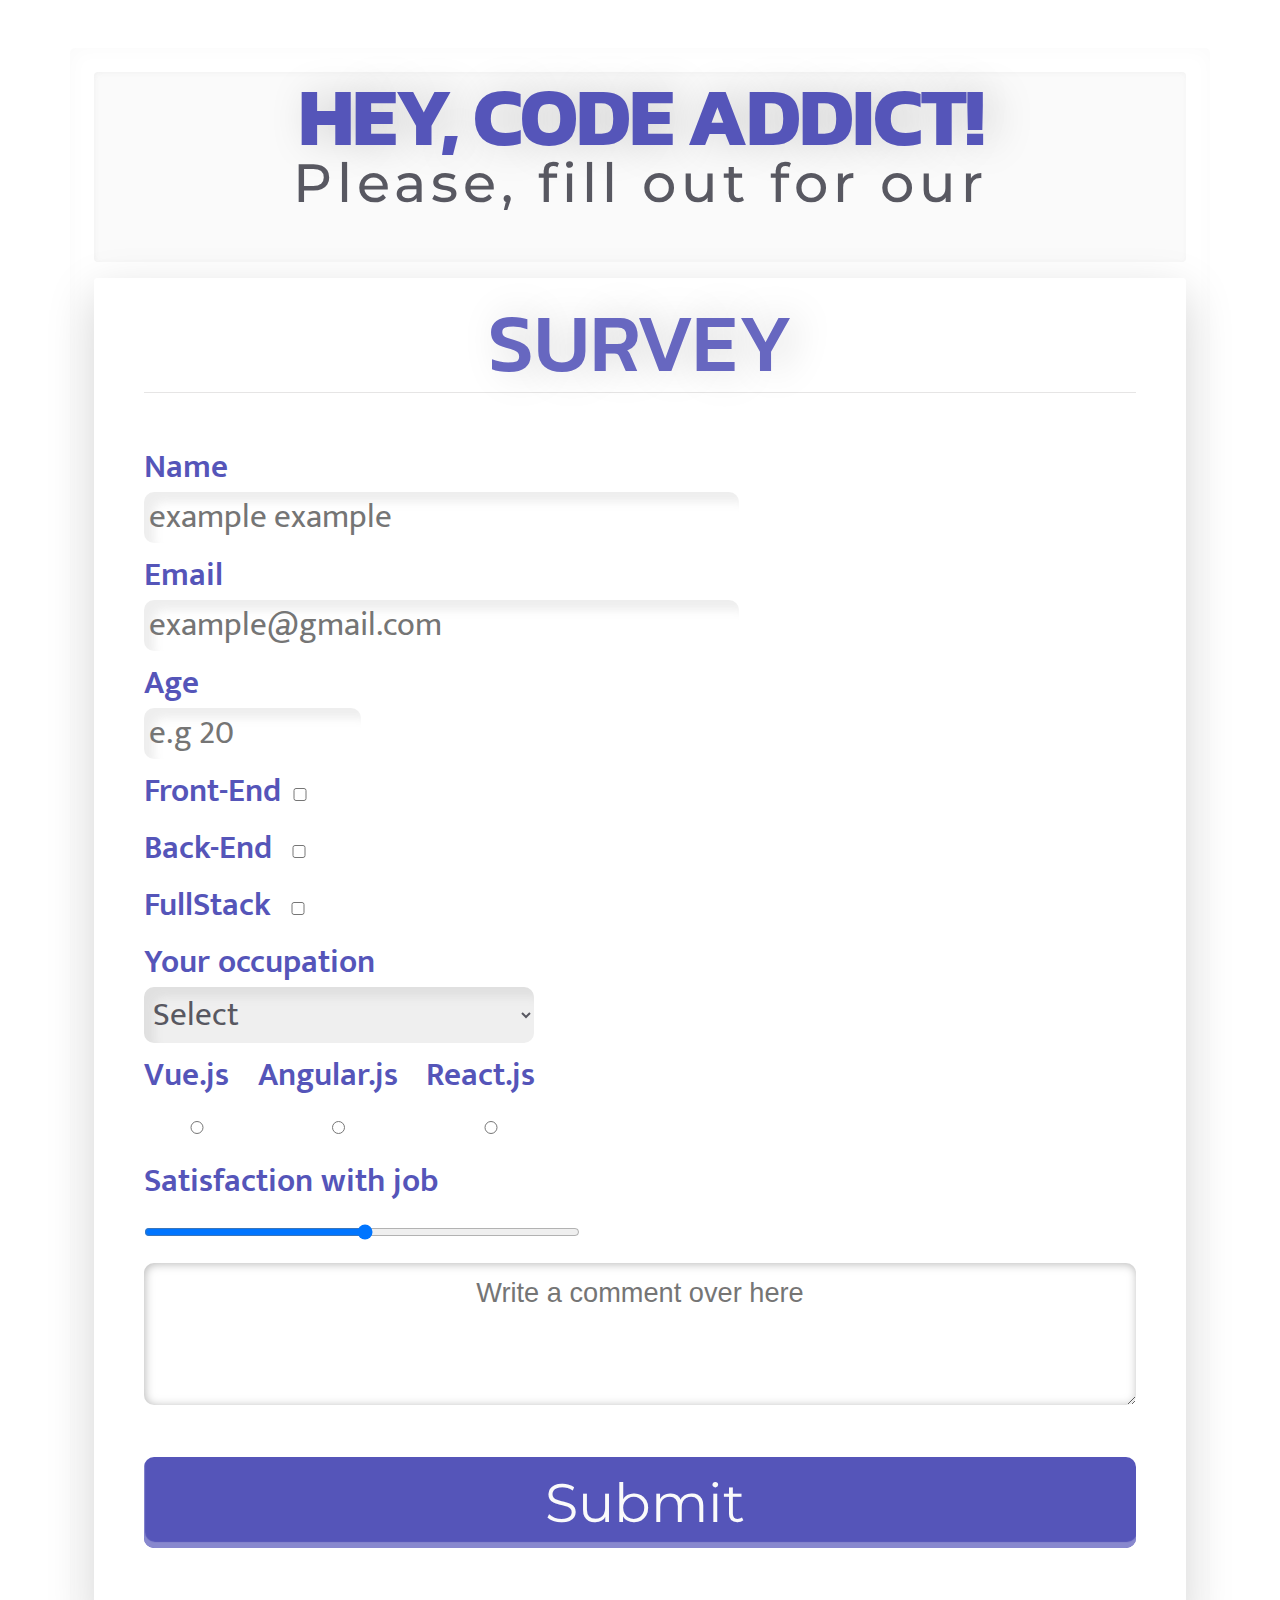
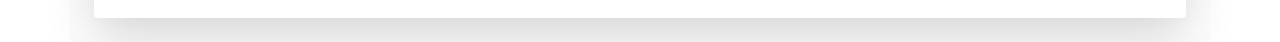
==== commit e4f2725e: "review the code and finishing the project" ====
--- a/public/index.html
+++ b/public/index.html
@@ -5,6 +5,7 @@
     <meta charset="UTF-8" />
     <meta name="viewport" content="width=device-width,initial-scale=1.0" />
     <meta name="keywords" content="survey,programming,test,free-code-camp" />
+    <meta name="author"   content="Leonardo Schmitt" />
     <meta
       name="description"
       content="A survey  according to free-code-camp projects for learning the techs."
@@ -149,7 +150,7 @@
             cols="30"
             rows="3"
             minlength="10"
-            placeholder="Write a comment"
+            placeholder="Write a comment over here"
           ></textarea>
           <button type="submit" id="submit">
             <i class="far fa-share-square"></i>
--- a/src/style/style.css
+++ b/src/style/style.css
@@ -42,7 +42,7 @@
 }
 
 body {
-  background: url("/src/images/screenshot.png") fixed center no-repeat;
+  background: url("/src/images/bgImage.png") fixed center;
 }
 
 .container-sm {
@@ -52,8 +52,10 @@
 .container-sm .header {
   background: #fafafa;
   margin: auto;
-  -webkit-box-shadow: inset -1px 10px 20px rgba(184, 180, 180, 0.356), inset 1px 10px 20px rgba(184, 180, 180, 0.561);
-          box-shadow: inset -1px 10px 20px rgba(184, 180, 180, 0.356), inset 1px 10px 20px rgba(184, 180, 180, 0.561);
+  -webkit-box-shadow: inset -1px 10px 20px #b8b4b45b,+ inset 1px 10px 20px #b8b4b48f;
+          box-shadow: inset -1px 10px 20px #b8b4b45b,+ inset 1px 10px 20px #b8b4b48f;
   display: -webkit-box;
   display: -ms-flexbox;
   display: flex;
@@ -98,7 +100,8 @@
 }
 
 .container-sm .survey-body {
-  background-color: rgba(255, 255, 255, 0.863);
+  background-color: #fffffff6;
+  padding: 10px 10px 10px 15px;
 }
 
 .container-sm .survey-body form .titleForm {
@@ -121,8 +124,8 @@
   border: 0;
   outline: #5555b9;
   width: 100%;
-  -webkit-box-shadow: inset 1px 1px 10px rgba(128, 128, 128, 0.555);
-          box-shadow: inset 1px 1px 10px rgba(128, 128, 128, 0.555);
+  -webkit-box-shadow: inset 1px 1px 10px #8080808e;
+          box-shadow: inset 1px 1px 10px #8080808e;
 }
 
 .container-sm .survey-body form label {
@@ -145,36 +148,34 @@
   width: 100%;
   border: none;
   outline: none;
-  -webkit-user-select: none;
-     -moz-user-select: none;
-      -ms-user-select: none;
-          user-select: none;
   padding: 5px;
-  margin-top: 20px;
+  margin-top: 40px;
   margin-bottom: 20px;
-  font-size: 2em;
-  color: #585861;
-  font-family: "Montserrat", sans serif;
   background-color: #5555b9;
   -webkit-box-shadow: inset 1px -6px 1px #8888ce;
           box-shadow: inset 1px -6px 1px #8888ce;
-  color: #fafafa;
   border-radius: 10px;
   display: -webkit-box;
   display: -ms-flexbox;
   display: flex;
-  -webkit-box-orient: horizontal;
+  -webkit-box-orient: vertical;
   -webkit-box-direction: normal;
-      -ms-flex-direction: row;
-          flex-direction: row;
+      -ms-flex-direction: column;
+          flex-direction: column;
   -webkit-box-pack: center;
       -ms-flex-pack: center;
           justify-content: center;
   -webkit-box-align: center;
       -ms-flex-align: center;
           align-items: center;
+  -ms-flex-direction: row;
+      flex-direction: row;
   -webkit-transition: 0.1s linear;
   transition: 0.1s linear;
+  font-size: 2em;
+  color: #585861;
+  font-family: "Montserrat", sans serif;
+  color: #fafafa;
 }
 
 .container-sm .survey-body form button[type="submit"]:hover {
@@ -190,7 +191,7 @@
 }
 
 .container-sm .survey-body form .checkBoxArea {
-  width: 110px;
+  width: 140px;
 }
 
 .container-sm .survey-body form .checkBoxArea input[type="checkbox"] {
@@ -214,15 +215,15 @@
 @media only screen and (min-width: 760px) {
   body {
     background: transparent;
-    font-size: 25px;
+    font-size: 1.7em;
   }
   .container-sm {
-    -webkit-box-shadow: inset 1px 1px 20px rgba(231, 231, 231, 0.897);
-            box-shadow: inset 1px 1px 20px rgba(231, 231, 231, 0.897);
+    -webkit-box-shadow: inset 1px 1px 20px #fafafa;
+            box-shadow: inset 1px 1px 20px #fafafa;
   }
   .container-sm .header {
-    -webkit-box-shadow: inset 1px 1px 5px rgba(162, 162, 163, 0.109);
-            box-shadow: inset 1px 1px 5px rgba(162, 162, 163, 0.109);
+    -webkit-box-shadow: inset 1px 1px 5px #a2a2a31c;
+            box-shadow: inset 1px 1px 5px #a2a2a31c;
     background: #fafafa;
   }
   .container-sm .header .title {
@@ -253,7 +254,7 @@
     width: 60%;
   }
   .container-sm .survey-body form .checkBoxArea {
-    width: 25%;
+    width: 30%;
   }
   .container-sm .survey-body form .checkBoxArea input {
     width: 50px;
@@ -269,14 +270,13 @@
   }
   .container-sm .survey-body form input,
   .container-sm .survey-body form select {
-    color: grey;
+    color: #585861;
     border-radius: 10px;
     padding-left: 5px;
     border: 0;
-    outline: #5555b9;
     width: 100%;
-    -webkit-box-shadow: inset 10px 10px 10px rgba(128, 128, 128, 0.137);
-            box-shadow: inset 10px 10px 10px rgba(128, 128, 128, 0.137);
+    -webkit-box-shadow: inset 10px 10px 10px #80808023;
+            box-shadow: inset 10px 10px 10px #80808023;
   }
 }
 
